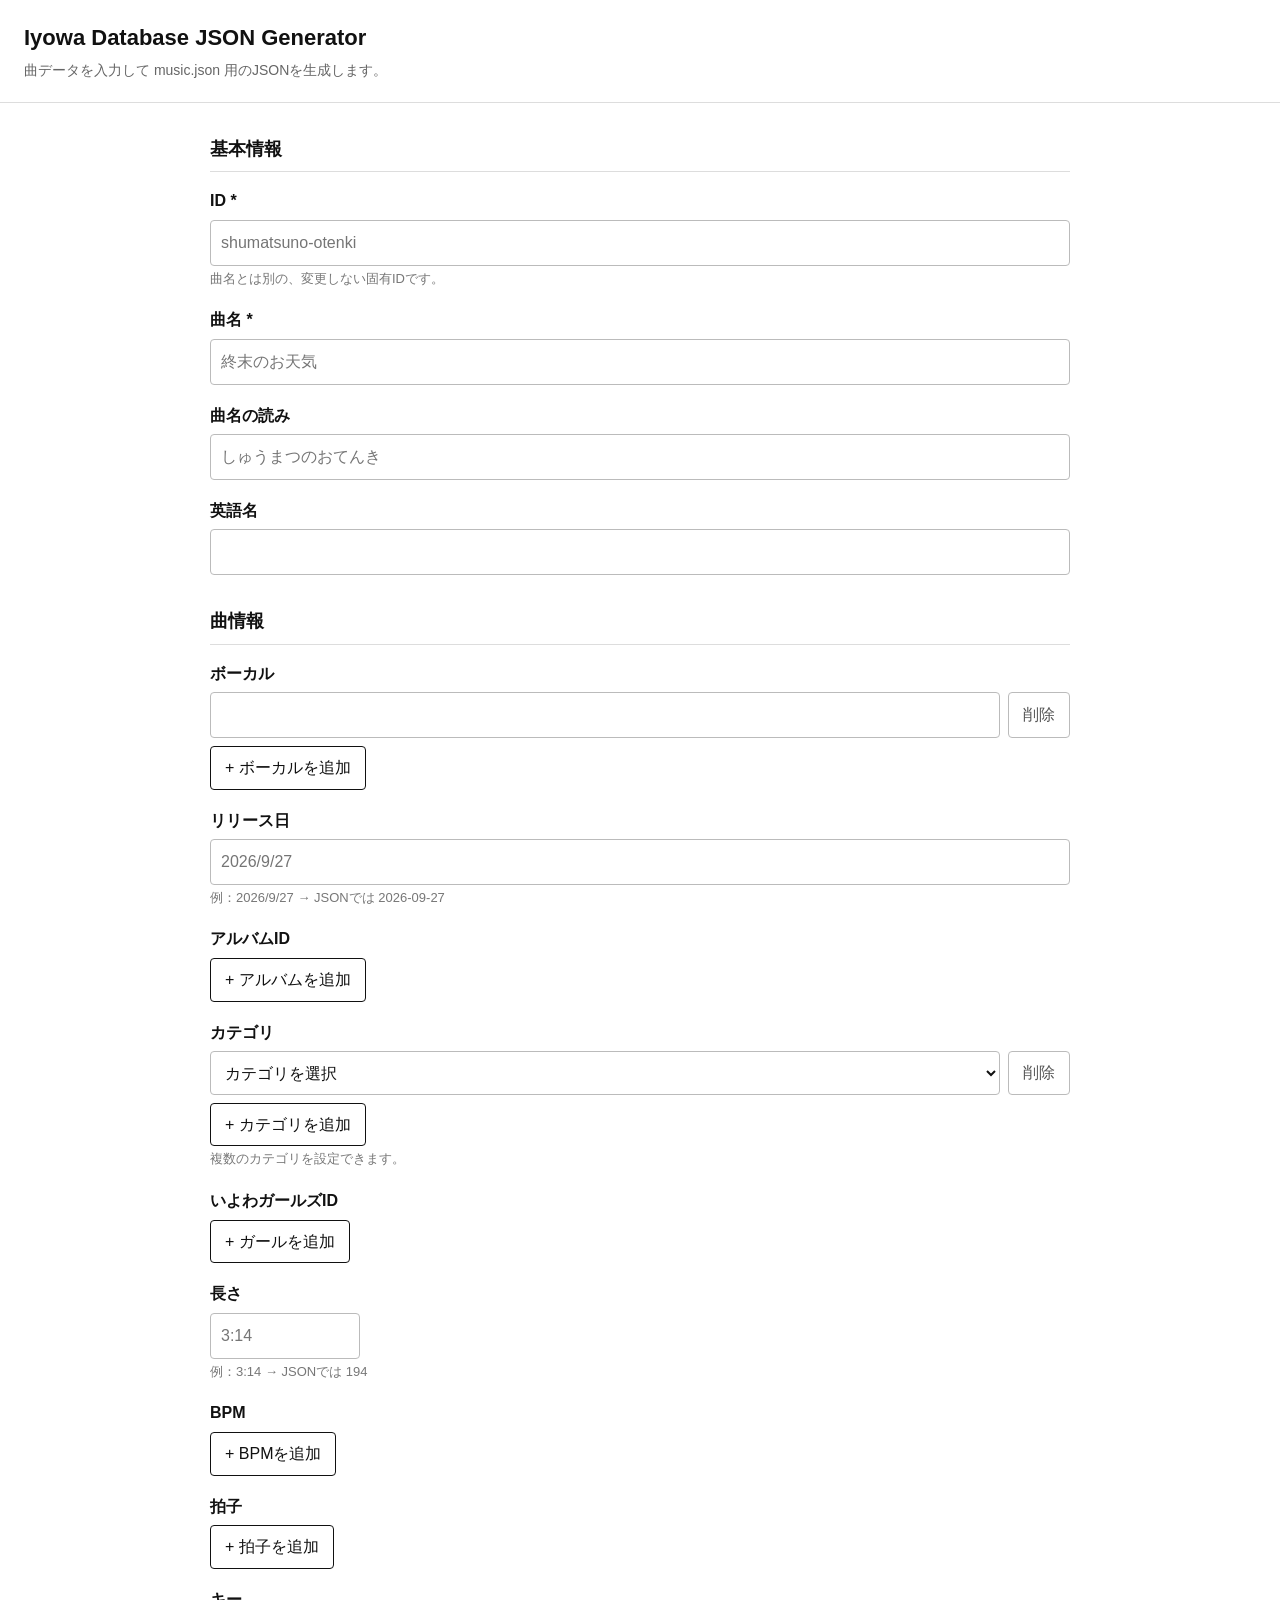
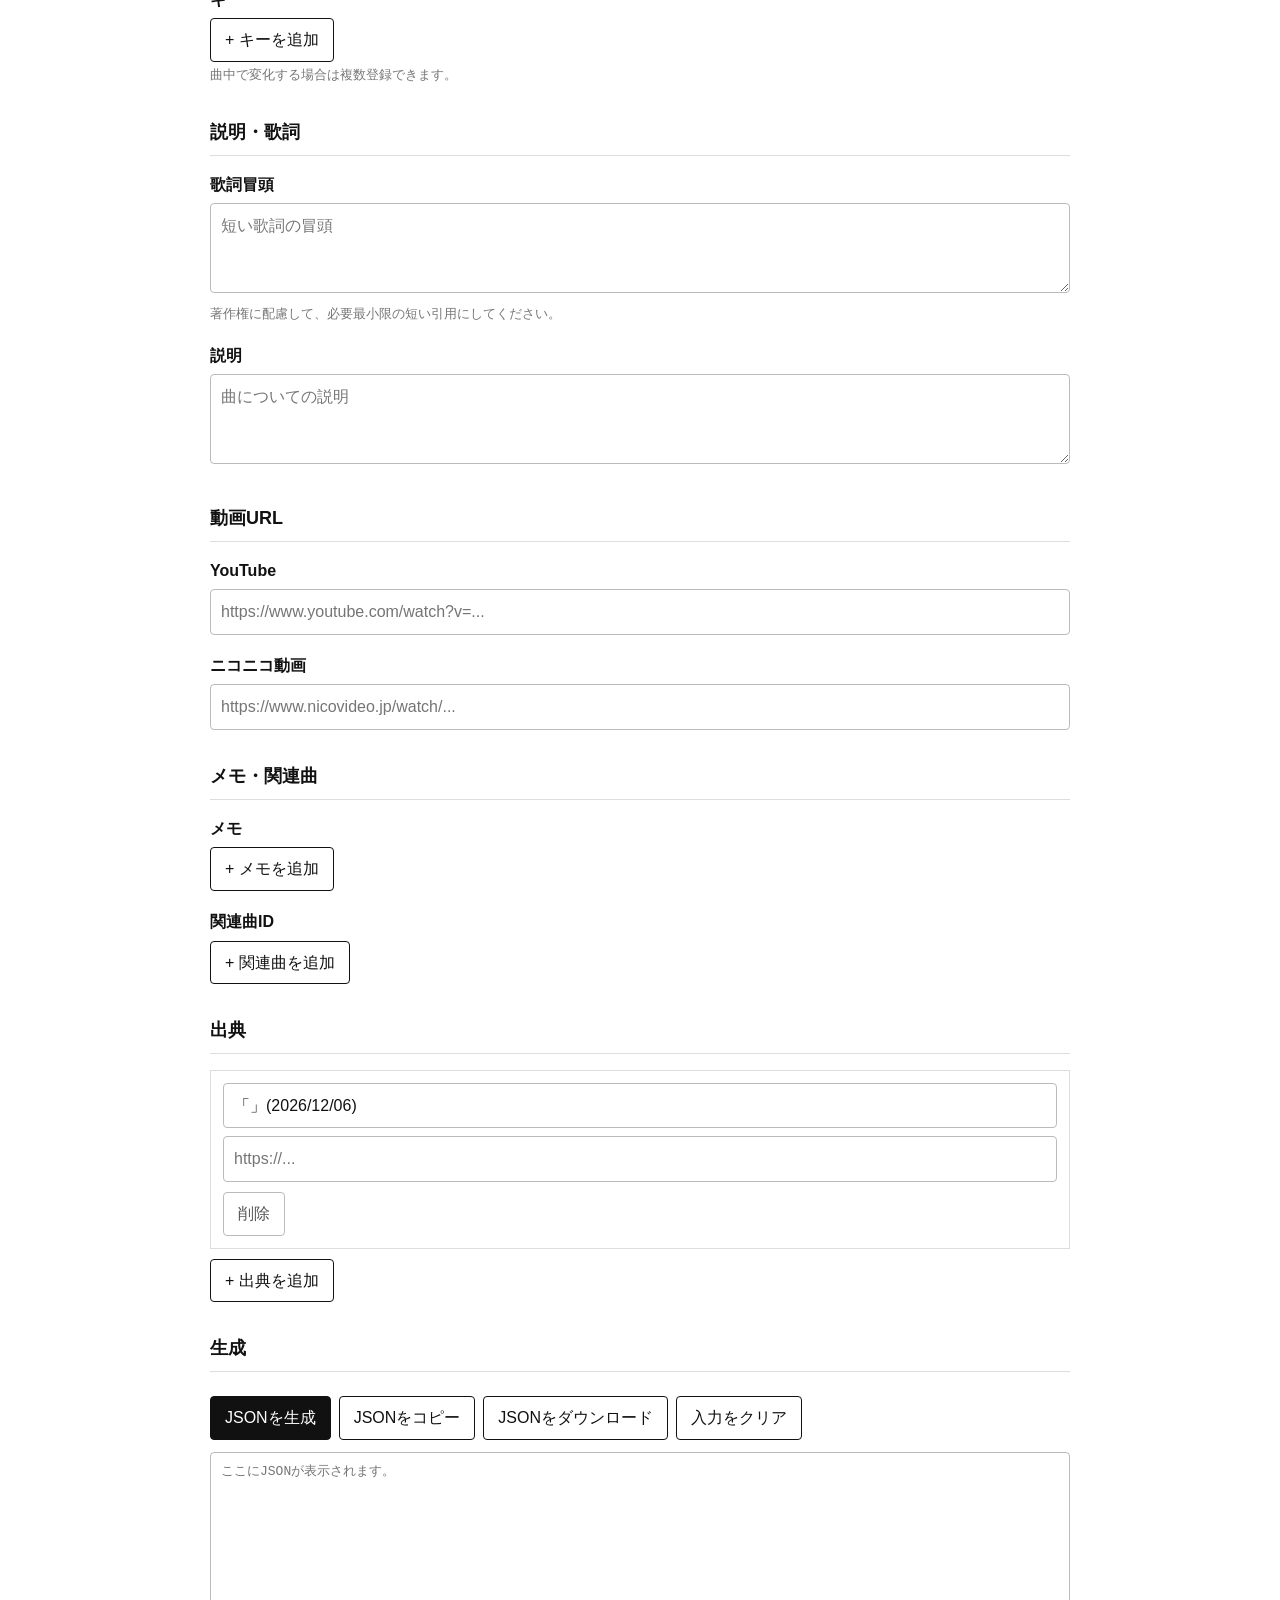
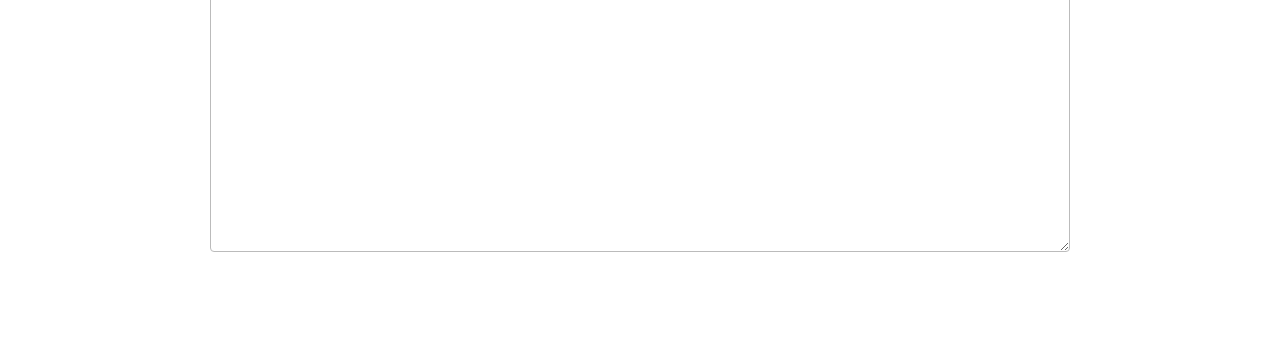
==== json.html @ 6e24927c "Create json.html" ====
<!DOCTYPE html>
<html lang="ja">
<head>
  <meta charset="UTF-8">
  <meta name="viewport" content="width=device-width, initial-scale=1.0">

  <title>JSON Generator - Iyowa Database</title>

  <style>
    * {
      box-sizing: border-box;
    }

    body {
      margin: 0;
      font-family:
        -apple-system,
        BlinkMacSystemFont,
        "Segoe UI",
        "Noto Sans JP",
        sans-serif;
      background: #fff;
      color: #111;
      line-height: 1.6;
    }

    header {
      border-bottom: 1px solid #ddd;
      padding: 20px 24px;
    }

    header h1 {
      margin: 0;
      font-size: 22px;
    }

    header p {
      margin: 4px 0 0;
      color: #666;
      font-size: 14px;
    }

    main {
      max-width: 900px;
      margin: 0 auto;
      padding: 32px 20px 60px;
    }

    section {
      margin-bottom: 32px;
    }

    h2 {
      font-size: 18px;
      margin: 0 0 16px;
      padding-bottom: 8px;
      border-bottom: 1px solid #ddd;
    }

    .field {
      margin-bottom: 18px;
    }

    label {
      display: block;
      font-weight: 600;
      margin-bottom: 6px;
    }

    .hint {
      color: #777;
      font-size: 13px;
      margin-top: 3px;
    }

    input,
    textarea,
    select {
      width: 100%;
      padding: 9px 10px;
      border: 1px solid #bbb;
      border-radius: 4px;
      background: #fff;
      color: #111;
      font: inherit;
    }

    textarea {
      min-height: 90px;
      resize: vertical;
    }

    input:focus,
    textarea:focus,
    select:focus {
      outline: none;
      border-color: #111;
    }

    .array-item {
      display: flex;
      gap: 8px;
      margin-bottom: 8px;
    }

    .array-item input,
    .array-item select {
      flex: 1;
    }

    button {
      padding: 8px 14px;
      border: 1px solid #111;
      border-radius: 4px;
      background: #111;
      color: #fff;
      cursor: pointer;
      font: inherit;
    }

    button:hover {
      opacity: 0.8;
    }

    button.secondary {
      background: #fff;
      color: #111;
    }

    button.delete {
      border-color: #bbb;
      background: #fff;
      color: #555;
      white-space: nowrap;
    }

    .actions {
      display: flex;
      flex-wrap: wrap;
      gap: 8px;
      margin-top: 24px;
    }

    .error {
      color: #b00020;
      margin-top: 12px;
      white-space: pre-wrap;
    }

    .success {
      color: #187a36;
      margin-top: 12px;
    }

    #jsonOutput {
      min-height: 400px;
      font-family: Consolas, Monaco, monospace;
      font-size: 13px;
    }

    .source-item {
      border: 1px solid #ddd;
      padding: 12px;
      margin-bottom: 10px;
    }

    .source-item input {
      margin-bottom: 8px;
    }

    .source-item .delete {
      margin-top: 2px;
    }

    .multi-select {
      min-height: 150px;
    }

    .duration-input {
      display: flex;
      align-items: center;
      gap: 8px;
    }

    .duration-input input {
      max-width: 150px;
    }

    @media (max-width: 650px) {
      .duration-input input {
        max-width: none;
      }
    }
  </style>
</head>

<body>

<header>
  <h1>Iyowa Database JSON Generator</h1>
  <p>曲データを入力して music.json 用のJSONを生成します。</p>
</header>

<main>

  <section>
    <h2>基本情報</h2>

    <div class="field">
      <label for="id">ID *</label>
      <input id="id" type="text" placeholder="shumatsuno-otenki">
      <div class="hint">曲名とは別の、変更しない固有IDです。</div>
    </div>

    <div class="field">
      <label for="title">曲名 *</label>
      <input id="title" type="text" placeholder="終末のお天気">
    </div>

    <div class="field">
      <label for="titleReading">曲名の読み</label>
      <input id="titleReading" type="text" placeholder="しゅうまつのおてんき">
    </div>

    <div class="field">
      <label for="titleEn">英語名</label>
      <input id="titleEn" type="text">
    </div>
  </section>


  <section>
    <h2>曲情報</h2>

    <div class="field">
      <label>ボーカル</label>
      <div id="vocals"></div>

      <button type="button" class="secondary"
              onclick="addArrayItem('vocals')">
        + ボーカルを追加
      </button>
    </div>


    <div class="field">
      <label for="releaseDate">リリース日</label>
      <input
        id="releaseDate"
        type="text"
        inputmode="numeric"
        placeholder="2026/9/27"
      >
      <div class="hint">
        例：2026/9/27 → JSONでは 2026-09-27
      </div>
    </div>


    <div class="field">
      <label>アルバムID</label>
      <div id="albums"></div>

      <button type="button" class="secondary"
              onclick="addArrayItem('albums')">
        + アルバムを追加
      </button>
    </div>


    <div class="field">
      <label>カテゴリ</label>

      <div id="categories"></div>

      <button type="button" class="secondary"
              onclick="addCategory()">
        + カテゴリを追加
      </button>

      <div class="hint">
        複数のカテゴリを設定できます。
      </div>
    </div>


    <div class="field">
      <label>いよわガールズID</label>

      <div id="girls"></div>

      <button type="button" class="secondary"
              onclick="addArrayItem('girls')">
        + ガールを追加
      </button>
    </div>


    <div class="field">
      <label for="duration">長さ</label>

      <div class="duration-input">
        <input
          id="duration"
          type="text"
          inputmode="numeric"
          placeholder="3:14"
        >
      </div>

      <div class="hint">
        例：3:14 → JSONでは 194
      </div>
    </div>


    <div class="field">
      <label>BPM</label>

      <div id="tempo"></div>

      <button type="button" class="secondary"
              onclick="addArrayItem('tempo', 'number')">
        + BPMを追加
      </button>
    </div>


    <div class="field">
      <label>拍子</label>

      <div id="timeSignature"></div>

      <button type="button" class="secondary"
              onclick="addArrayItem('timeSignature')">
        + 拍子を追加
      </button>
    </div>


    <div class="field">
      <label>キー</label>

      <div id="key"></div>

      <button type="button" class="secondary"
              onclick="addKey()">
        + キーを追加
      </button>

      <div class="hint">
        曲中で変化する場合は複数登録できます。
      </div>
    </div>
  </section>


  <section>
    <h2>説明・歌詞</h2>

    <div class="field">
      <label for="lyricsStart">歌詞冒頭</label>

      <textarea
        id="lyricsStart"
        placeholder="短い歌詞の冒頭"
      ></textarea>

      <div class="hint">
        著作権に配慮して、必要最小限の短い引用にしてください。
      </div>
    </div>

    <div class="field">
      <label for="description">説明</label>

      <textarea
        id="description"
        placeholder="曲についての説明"
      ></textarea>
    </div>
  </section>


  <section>
    <h2>動画URL</h2>

    <div class="field">
      <label for="youtube">YouTube</label>

      <input
        id="youtube"
        type="url"
        placeholder="https://www.youtube.com/watch?v=..."
      >
    </div>

    <div class="field">
      <label for="niconico">ニコニコ動画</label>

      <input
        id="niconico"
        type="url"
        placeholder="https://www.nicovideo.jp/watch/..."
      >
    </div>
  </section>


  <section>
    <h2>メモ・関連曲</h2>

    <div class="field">
      <label>メモ</label>

      <div id="notes"></div>

      <button type="button" class="secondary"
              onclick="addArrayItem('notes')">
        + メモを追加
      </button>
    </div>


    <div class="field">
      <label>関連曲ID</label>

      <div id="related"></div>

      <button type="button" class="secondary"
              onclick="addArrayItem('related')">
        + 関連曲を追加
      </button>
    </div>
  </section>


  <section>
    <h2>出典</h2>

    <div id="sources"></div>

    <button type="button" class="secondary"
            onclick="addSource()">
      + 出典を追加
    </button>
  </section>


  <section>
    <h2>生成</h2>

    <div class="actions">

      <button type="button" onclick="generateJSON()">
        JSONを生成
      </button>

      <button type="button" class="secondary"
              onclick="copyJSON()">
        JSONをコピー
      </button>

      <button type="button" class="secondary"
              onclick="downloadJSON()">
        JSONをダウンロード
      </button>

      <button type="button" class="secondary"
              onclick="clearForm()">
        入力をクリア
      </button>

    </div>

    <div id="error" class="error"></div>
    <div id="success" class="success"></div>

    <textarea
      id="jsonOutput"
      readonly
      placeholder="ここにJSONが表示されます。"
    ></textarea>
  </section>

</main>


<script>

/* =========================
   設定
========================= */

const categories = [
  "オリジナル",
  "リミックス",
  "カバー",
  "セルフカバー",
  "インスト",
  "アレンジ",
  "書き下ろし",
  "提供曲",
  "コラボレーション",
  "ゲーム関連",
  "アニメ関連",
  "映画関連"
];


const keys = [
  "C",
  "Cm",
  "C♯",
  "C♯m",
  "D♭",
  "D♭m",
  "D",
  "Dm",
  "D♯",
  "D♯m",
  "E♭",
  "E♭m",
  "E",
  "Em",
  "F",
  "Fm",
  "F♯",
  "F♯m",
  "G♭",
  "G♭m",
  "G",
  "Gm",
  "G♯",
  "G♯m",
  "A♭",
  "A♭m",
  "A",
  "Am",
  "A♯",
  "A♯m",
  "B♭",
  "B♭m",
  "B",
  "Bm"
];


const arrayTypes = {
  vocals: "text",
  albums: "text",
  girls: "text",
  tempo: "number",
  timeSignature: "text",
  notes: "text",
  related: "text"
};


/* =========================
   今日の日付
========================= */

function getToday() {

  const date = new Date();

  const year = date.getFullYear();
  const month = String(date.getMonth() + 1).padStart(2, "0");
  const day = String(date.getDate()).padStart(2, "0");

  return `${year}/${month}/${day}`;
}


/* =========================
   配列入力
========================= */

function addArrayItem(name, type = null, value = "") {

  const container =
    document.getElementById(name);

  const div =
    document.createElement("div");

  div.className = "array-item";

  const input =
    document.createElement("input");

  input.type =
    type || arrayTypes[name] || "text";

  input.value = value;

  if (input.type === "number") {
    input.min = "0";
  }

  const deleteButton =
    document.createElement("button");

  deleteButton.type = "button";
  deleteButton.className = "delete";
  deleteButton.textContent = "削除";

  deleteButton.onclick = () => {
    div.remove();
  };

  div.appendChild(input);
  div.appendChild(deleteButton);

  container.appendChild(div);
}


/* =========================
   カテゴリ
========================= */

function addCategory(value = "") {

  const container =
    document.getElementById("categories");

  const div =
    document.createElement("div");

  div.className = "array-item";

  const select =
    document.createElement("select");

  const empty =
    document.createElement("option");

  empty.value = "";
  empty.textContent = "カテゴリを選択";

  select.appendChild(empty);

  categories.forEach(category => {

    const option =
      document.createElement("option");

    option.value = category;
    option.textContent = category;

    if (category === value) {
      option.selected = true;
    }

    select.appendChild(option);
  });

  const deleteButton =
    document.createElement("button");

  deleteButton.type = "button";
  deleteButton.className = "delete";
  deleteButton.textContent = "削除";

  deleteButton.onclick = () => {
    div.remove();
  };

  div.appendChild(select);
  div.appendChild(deleteButton);

  container.appendChild(div);
}


/* =========================
   キー
========================= */

function addKey(value = "") {

  const container =
    document.getElementById("key");

  const div =
    document.createElement("div");

  div.className = "array-item";

  const select =
    document.createElement("select");

  const empty =
    document.createElement("option");

  empty.value = "";
  empty.textContent = "キーを選択";

  select.appendChild(empty);

  keys.forEach(key => {

    const option =
      document.createElement("option");

    option.value = key;
    option.textContent = key;

    if (key === value) {
      option.selected = true;
    }

    select.appendChild(option);
  });

  const deleteButton =
    document.createElement("button");

  deleteButton.type = "button";
  deleteButton.className = "delete";
  deleteButton.textContent = "削除";

  deleteButton.onclick = () => {
    div.remove();
  };

  div.appendChild(select);
  div.appendChild(deleteButton);

  container.appendChild(div);
}


/* =========================
   出典
========================= */

function addSource(name = "", url = "") {

  const container =
    document.getElementById("sources");

  const div =
    document.createElement("div");

  div.className = "source-item";

  const nameInput =
    document.createElement("input");

  nameInput.type = "text";
  nameInput.placeholder =
    "「」(2026/09/27)";

  nameInput.value =
    name || `「」(${getToday()})`;


  const urlInput =
    document.createElement("input");

  urlInput.type = "url";
  urlInput.placeholder =
    "https://...";

  urlInput.value = url;


  const deleteButton =
    document.createElement("button");

  deleteButton.type = "button";
  deleteButton.className = "delete";
  deleteButton.textContent = "削除";

  deleteButton.onclick = () => {
    div.remove();
  };


  div.appendChild(nameInput);
  div.appendChild(urlInput);
  div.appendChild(deleteButton);

  container.appendChild(div);
}


/* =========================
   配列取得
========================= */

function getArray(name) {

  const container =
    document.getElementById(name);

  const inputs =
    container.querySelectorAll("input, select");

  return Array.from(inputs)
    .map(input => {

      if (input.type === "number") {
        return input.value === ""
          ? null
          : Number(input.value);
      }

      return input.value.trim();
    })
    .filter(value =>
      value !== "" &&
      value !== null
    );
}


/* =========================
   出典取得
========================= */

function getSources() {

  const container =
    document.getElementById("sources");

  const items =
    container.querySelectorAll(".source-item");

  return Array.from(items)
    .map(item => {

      const inputs =
        item.querySelectorAll("input");

      return {
        name: inputs[0].value.trim(),
        url: inputs[1].value.trim()
      };

    })
    .filter(source =>
      source.name || source.url
    );
}


/* =========================
   日付変換
========================= */

function convertDate(value) {

  if (!value.trim()) {
    return "";
  }

  const match =
    value.trim().match(
      /^(\d{4})[\/\-](\d{1,2})[\/\-](\d{1,2})$/
    );

  if (!match) {
    throw new Error(
      "リリース日は「2026/9/27」の形式で入力してください。"
    );
  }

  const year = match[1];
  const month = String(match[2]).padStart(2, "0");
  const day = String(match[3]).padStart(2, "0");

  return `${year}-${month}-${day}`;
}


/* =========================
   長さ変換
========================= */

function convertDuration(value) {

  if (!value.trim()) {
    return null;
  }

  const match =
    value.trim().match(
      /^(\d+):([0-5]\d)$/
    );

  if (!match) {
    throw new Error(
      "曲の長さは「3:14」の形式で入力してください。"
    );
  }

  const minutes =
    Number(match[1]);

  const seconds =
    Number(match[2]);

  return minutes * 60 + seconds;
}


/* =========================
   JSON作成
========================= */

function createMusicData() {

  const id =
    document.getElementById("id")
      .value.trim();

  const title =
    document.getElementById("title")
      .value.trim();

  if (!id) {
    throw new Error(
      "IDを入力してください。"
    );
  }

  if (!title) {
    throw new Error(
      "曲名を入力してください。"
    );
  }


  return {

    id: id,

    title: title,

    titleReading:
      document.getElementById("titleReading")
        .value.trim(),

    titleEn:
      document.getElementById("titleEn")
        .value.trim(),


    vocals:
      getArray("vocals"),


    releaseDate:
      convertDate(
        document.getElementById("releaseDate")
          .value
      ),


    albums:
      getArray("albums"),


    categories:
      getArray("categories"),


    girls:
      getArray("girls"),


    duration:
      convertDuration(
        document.getElementById("duration")
          .value
      ),


    tempo:
      getArray("tempo"),


    timeSignature:
      getArray("timeSignature"),


    key:
      getArray("key"),


    lyricsStart:
      document.getElementById("lyricsStart")
        .value,


    description:
      document.getElementById("description")
        .value,


    urls: {

      youtube:
        document.getElementById("youtube")
          .value.trim(),

      niconico:
        document.getElementById("niconico")
          .value.trim()

    },


    notes:
      getArray("notes"),


    related:
      getArray("related"),


    sources:
      getSources()

  };
}


/* =========================
   JSON生成
========================= */

function generateJSON() {

  const error =
    document.getElementById("error");

  const success =
    document.getElementById("success");

  error.textContent = "";
  success.textContent = "";

  try {

    const data =
      createMusicData();

    document.getElementById("jsonOutput")
      .value =
      JSON.stringify(data, null, 2);

  } catch (e) {

    error.textContent =
      e.message;

  }
}


/* =========================
   JSONコピー
========================= */

async function copyJSON() {

  const error =
    document.getElementById("error");

  const success =
    document.getElementById("success");

  error.textContent = "";
  success.textContent = "";

  try {

    const output =
      document.getElementById("jsonOutput");

    if (!output.value) {
      generateJSON();
    }

    if (!output.value) {
      return;
    }

    await navigator.clipboard.writeText(
      output.value
    );

    success.textContent =
      "JSONをコピーしました。";

  } catch (e) {

    error.textContent =
      "JSONのコピーに失敗しました。";

  }
}


/* =========================
   ダウンロード
========================= */

function downloadJSON() {

  const error =
    document.getElementById("error");

  const success =
    document.getElementById("success");

  error.textContent = "";
  success.textContent = "";

  try {

    const data =
      createMusicData();

    const json =
      JSON.stringify(data, null, 2);

    const blob =
      new Blob(
        [json],
        { type: "application/json" }
      );

    const url =
      URL.createObjectURL(blob);

    const a =
      document.createElement("a");

    a.href = url;

    a.download =
      data.id + ".json";

    a.click();

    URL.revokeObjectURL(url);

  } catch (e) {

    error.textContent =
      e.message;

  }
}


/* =========================
   クリア
========================= */

function clearForm() {

  if (!confirm(
    "入力内容をすべて消しますか？"
  )) {
    return;
  }

  location.reload();
}


/* =========================
   初期状態
========================= */

addArrayItem("vocals");

addCategory();

addSource();

</script>

</body>
</html>
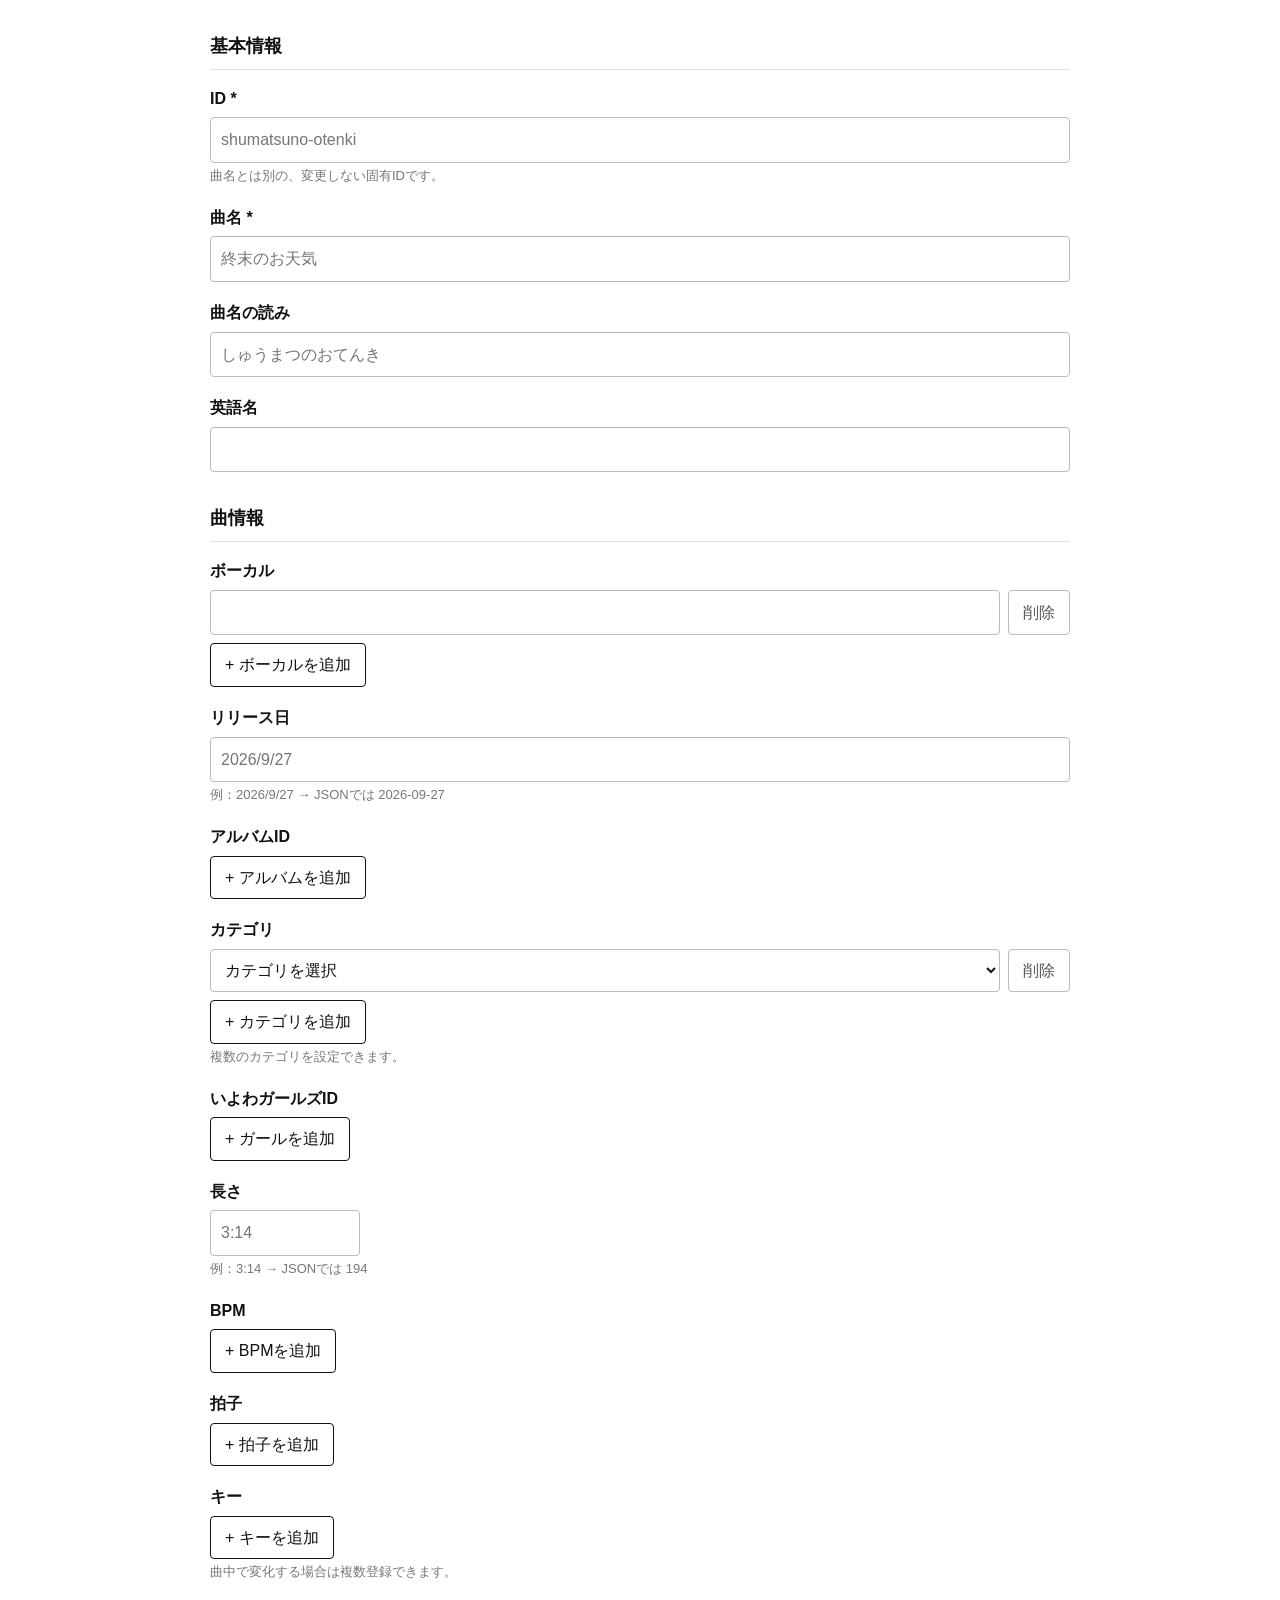
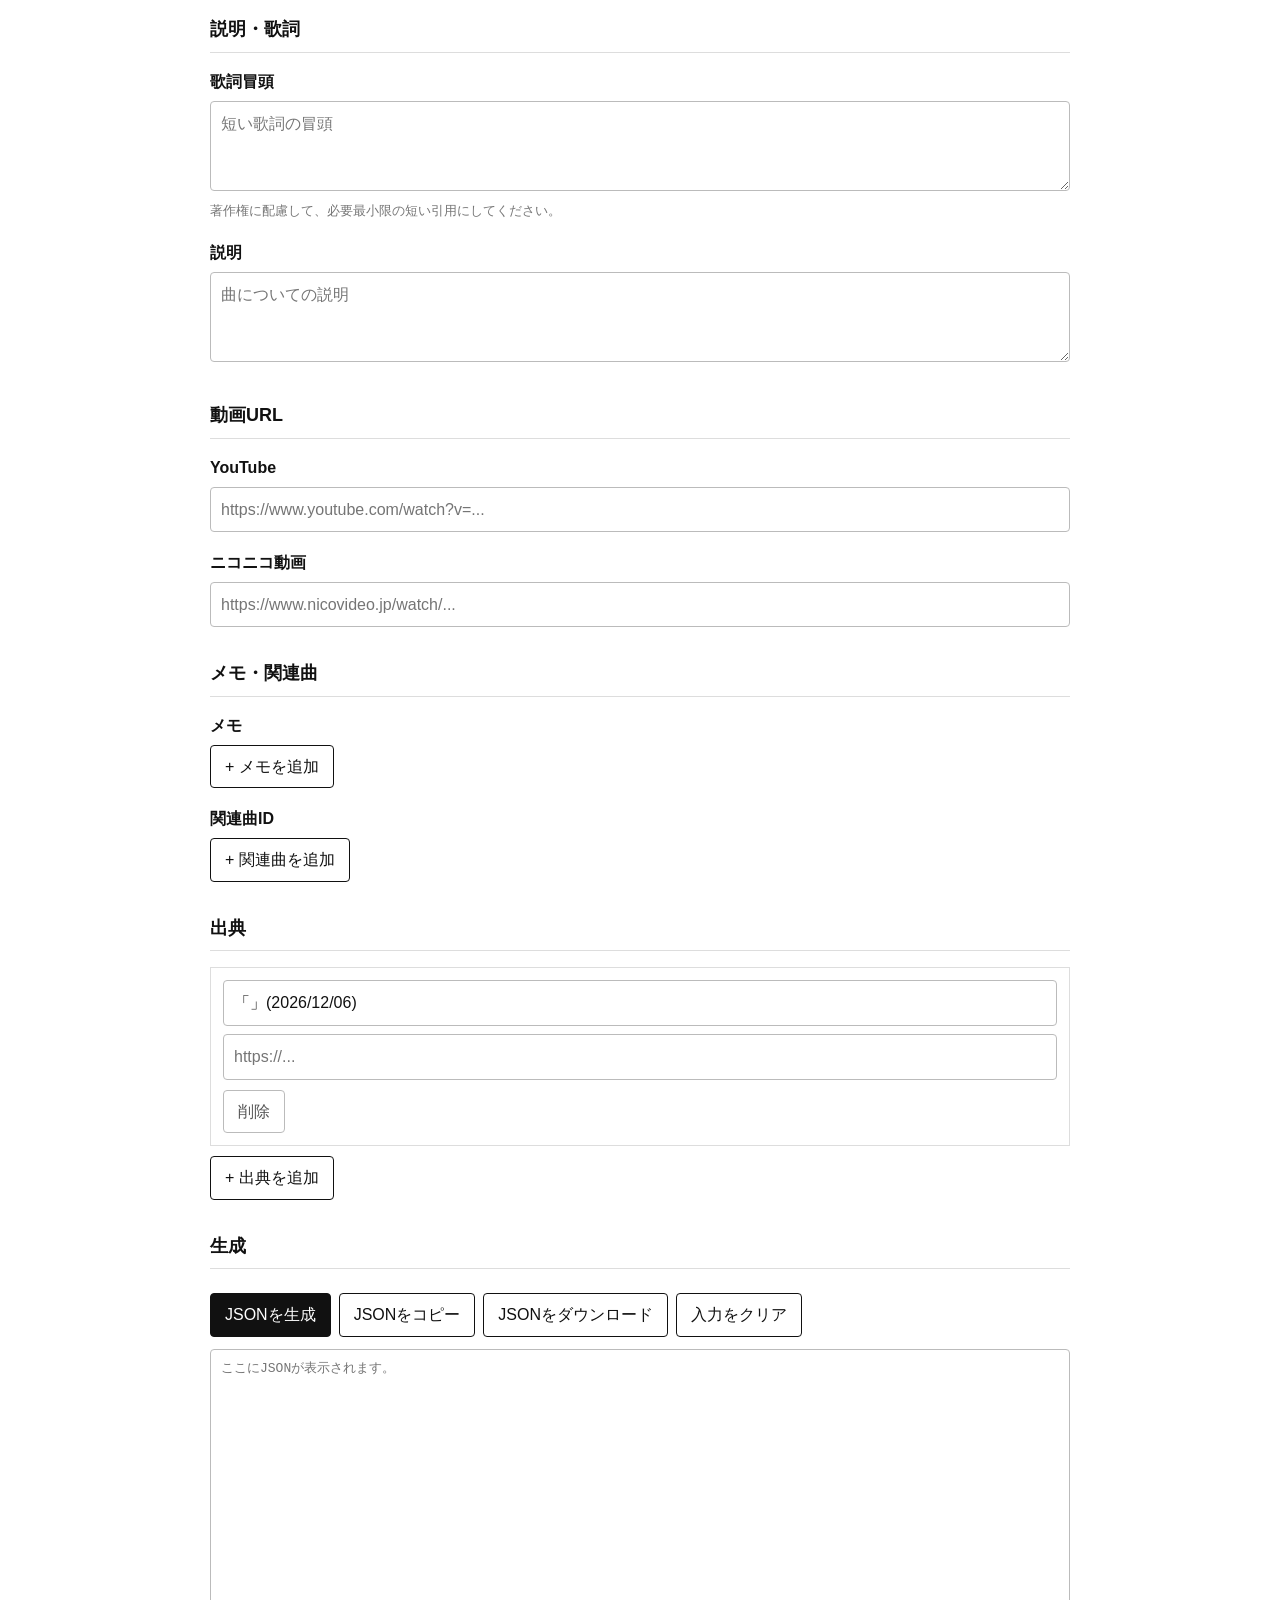
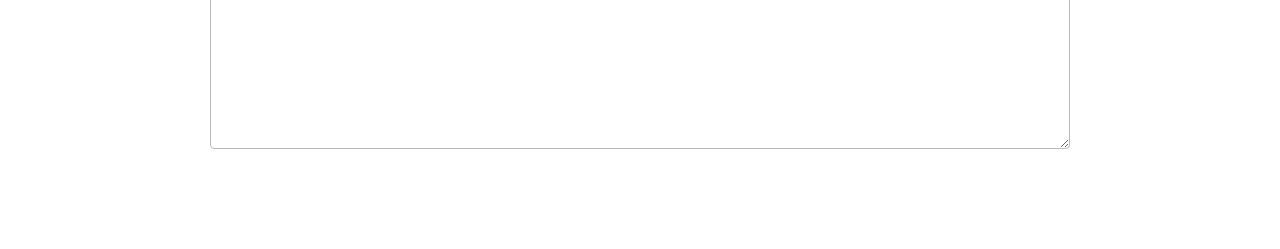
==== commit 1a10f586: "Update json.html" ====
--- a/json.html
+++ b/json.html
@@ -4,7 +4,7 @@
   <meta charset="UTF-8">
   <meta name="viewport" content="width=device-width, initial-scale=1.0">
 
-  <title>JSON Generator - Iyowa Database</title>
+  <title>データ作成</title>
 
   <style>
     * {
@@ -195,11 +195,6 @@
 </head>
 
 <body>
-
-<header>
-  <h1>Iyowa Database JSON Generator</h1>
-  <p>曲データを入力して music.json 用のJSONを生成します。</p>
-</header>
 
 <main>
 
